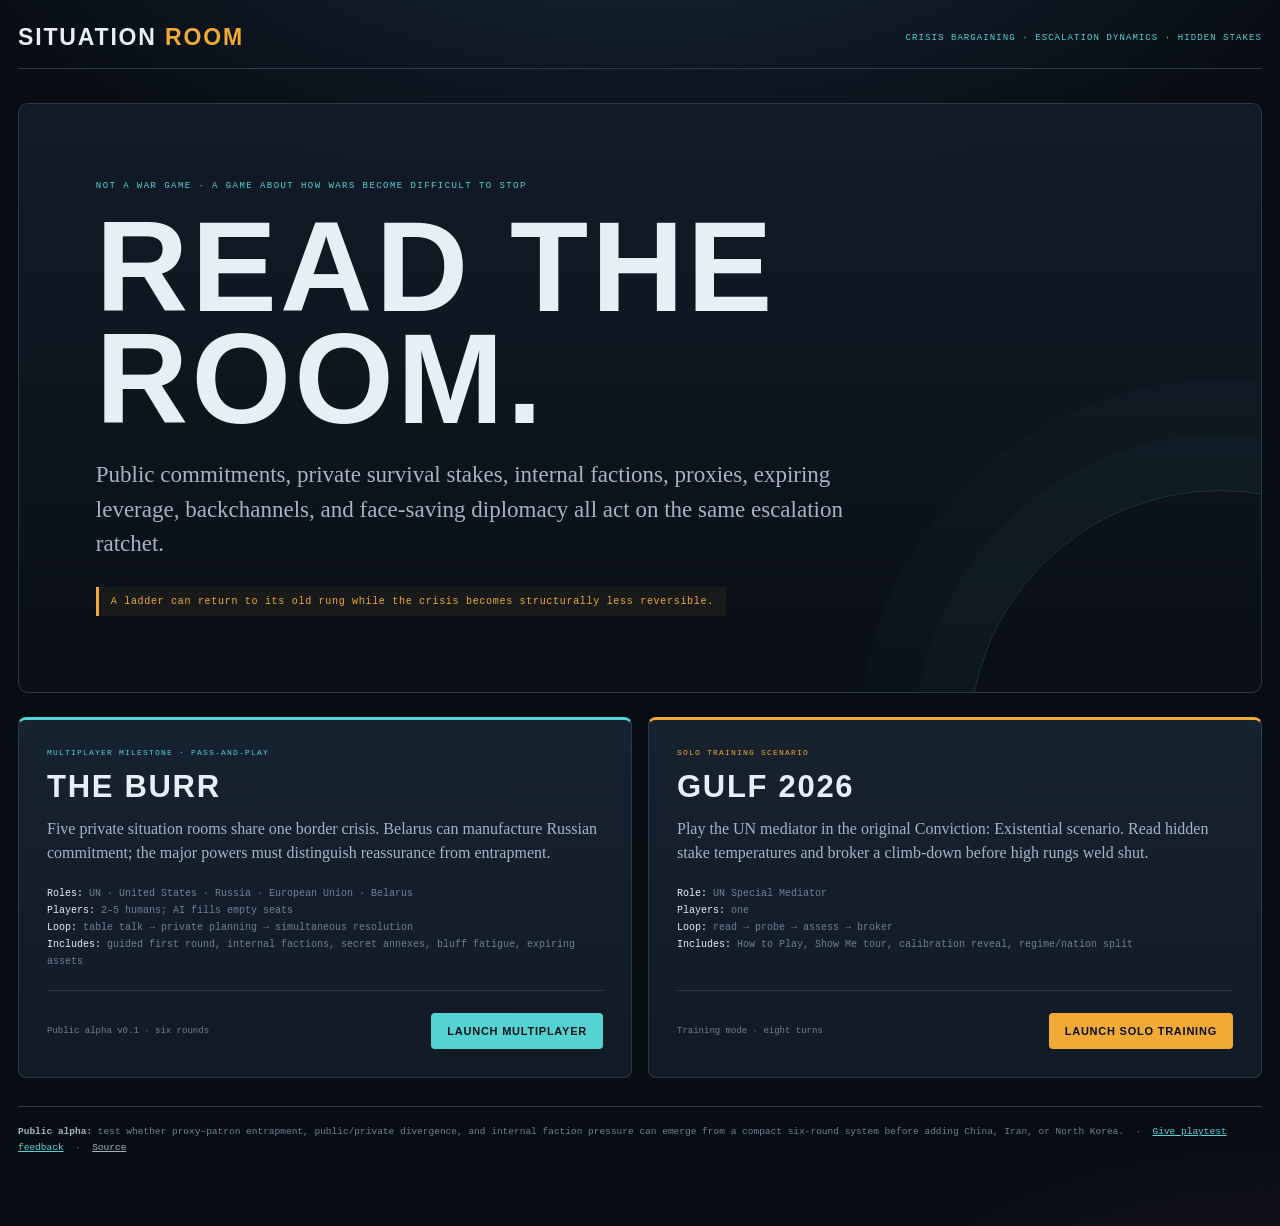
==== index.html @ 06bac719 "Launch Situation Room public alpha" ====
<!DOCTYPE html>
<html lang="en">
<head>
  <meta charset="UTF-8">
  <meta name="viewport" content="width=device-width, initial-scale=1.0">
  <meta name="description" content="Situation Room — playable crisis bargaining games about escalation, hidden stakes, internal factions, and face-saving diplomacy.">
  <title>Situation Room — Crisis Bargaining Games</title>
  <style>
    :root{--bg:#080d13;--panel:#111a25;--panel2:#172231;--line:#2a3a4d;--ink:#e8eef5;--muted:#a5b4c5;--dim:#6e8197;--amber:#f0aa35;--cyan:#54d3d3;--red:#eb6049;--display:"Arial Narrow",Arial,sans-serif;--mono:ui-monospace,SFMono-Regular,Menlo,monospace;--body:Georgia,serif}
    *{box-sizing:border-box;margin:0;padding:0}body{min-height:100vh;color:var(--ink);font-family:var(--body);background:radial-gradient(1100px 520px at 50% -10%,#16283a 0%,transparent 65%),radial-gradient(850px 500px at 100% 115%,#241827 0%,transparent 55%),var(--bg);line-height:1.5;padding:0 18px 70px}.top{max-width:1300px;margin:auto;padding:24px 0 17px;border-bottom:1px solid var(--line);display:flex;justify-content:space-between;align-items:center;gap:15px}.brand{font:600 23px var(--display);letter-spacing:.08em;text-transform:uppercase}.brand b{color:var(--amber)}.top span{font:9px var(--mono);letter-spacing:.12em;color:var(--cyan);text-transform:uppercase}.hero{max-width:1300px;margin:34px auto 24px;padding:clamp(28px,6vw,82px);border:1px solid var(--line);border-radius:10px;background:linear-gradient(180deg,rgba(18,28,40,.97),rgba(10,15,22,.98));position:relative;overflow:hidden}.hero:after{content:"";position:absolute;width:500px;height:500px;border:1px solid rgba(84,211,211,.18);border-radius:50%;right:-210px;bottom:-300px;box-shadow:0 0 0 55px rgba(84,211,211,.025),0 0 0 110px rgba(84,211,211,.015)}.eyebrow{font:9px var(--mono);letter-spacing:.16em;color:var(--cyan);text-transform:uppercase}.hero h1{font:700 clamp(58px,10vw,132px)/.88 var(--display);text-transform:uppercase;letter-spacing:.025em;margin:20px 0 22px;position:relative;z-index:1}.hero p{max-width:780px;color:var(--muted);font-size:clamp(17px,2vw,23px);position:relative;z-index:1}.principle{display:inline-block;margin-top:25px;padding:9px 12px;border-left:3px solid var(--amber);background:rgba(240,170,53,.06);color:var(--amber);font:10px var(--mono);letter-spacing:.07em;position:relative;z-index:1}.modes{max-width:1300px;margin:0 auto;display:grid;grid-template-columns:1fr 1fr;gap:16px}.mode{min-height:360px;padding:28px;border:1px solid var(--line);border-top:3px solid var(--accent);border-radius:8px;background:linear-gradient(180deg,var(--panel2),var(--panel));display:flex;flex-direction:column}.tag{font:8px var(--mono);letter-spacing:.15em;text-transform:uppercase;color:var(--accent)}.mode h2{font:600 31px var(--display);letter-spacing:.055em;text-transform:uppercase;margin:12px 0}.mode p{color:var(--muted);font-size:16px}.features{margin:20px 0;color:var(--dim);font:10px/1.7 var(--mono)}.features b{color:var(--ink);font-weight:500}.launch{margin-top:auto;display:flex;justify-content:space-between;align-items:center;gap:12px;padding-top:22px;border-top:1px solid var(--line)}.launch span{color:var(--dim);font:9px var(--mono)}.launch a{text-decoration:none;background:var(--accent);color:#081017;border-radius:4px;padding:12px 16px;font:700 11px var(--display);letter-spacing:.07em;text-transform:uppercase}.foot{max-width:1300px;margin:28px auto 0;padding-top:17px;border-top:1px solid var(--line);color:var(--dim);font:9.5px/1.65 var(--mono)}.foot b{color:var(--muted)}@media(max-width:760px){body{padding-left:10px;padding-right:10px}.top{align-items:flex-start}.top span{text-align:right}.hero{padding:30px 22px}.hero h1{font-size:62px}.modes{grid-template-columns:1fr}.mode{min-height:330px}.launch{align-items:flex-start;flex-direction:column}.launch a{width:100%;text-align:center}}
  </style>
</head>
<body>
  <header class="top"><div class="brand">Situation <b>Room</b></div><span>crisis bargaining · escalation dynamics · hidden stakes</span></header>
  <main>
    <section class="hero">
      <div class="eyebrow">Not a war game · a game about how wars become difficult to stop</div>
      <h1>Read the room.</h1>
      <p>Public commitments, private survival stakes, internal factions, proxies, expiring leverage, backchannels, and face-saving diplomacy all act on the same escalation ratchet.</p>
      <div class="principle">A ladder can return to its old rung while the crisis becomes structurally less reversible.</div>
    </section>

    <section class="modes" aria-label="Playable modes">
      <article class="mode" style="--accent:var(--cyan)">
        <span class="tag">Multiplayer milestone · pass-and-play</span>
        <h2>The Burr</h2>
        <p>Five private situation rooms share one border crisis. Belarus can manufacture Russian commitment; the major powers must distinguish reassurance from entrapment.</p>
        <div class="features"><b>Roles:</b> UN · United States · Russia · European Union · Belarus<br><b>Players:</b> 2–5 humans; AI fills empty seats<br><b>Loop:</b> table talk → private planning → simultaneous resolution<br><b>Includes:</b> guided first round, internal factions, secret annexes, bluff fatigue, expiring assets</div>
        <div class="launch"><span>Public alpha v0.1 · six rounds</span><a href="the-burr/index.html">Launch multiplayer</a></div>
      </article>

      <article class="mode" style="--accent:var(--amber)">
        <span class="tag">Solo training scenario</span>
        <h2>Gulf 2026</h2>
        <p>Play the UN mediator in the original Conviction: Existential scenario. Read hidden stake temperatures and broker a climb-down before high rungs weld shut.</p>
        <div class="features"><b>Role:</b> UN Special Mediator<br><b>Players:</b> one<br><b>Loop:</b> read → probe → assess → broker<br><b>Includes:</b> How to Play, Show Me tour, calibration reveal, regime/nation split</div>
        <div class="launch"><span>Training mode · eight turns</span><a href="training/index.html">Launch solo training</a></div>
      </article>
    </section>
  </main>
  <footer class="foot"><b>Public alpha:</b> test whether proxy–patron entrapment, public/private divergence, and internal faction pressure can emerge from a compact six-round system before adding China, Iran, or North Korea. &nbsp;·&nbsp; <a style="color:var(--cyan)" href="https://github.com/EARTHTOEDWARD/situation-room/issues/new?template=playtest.yml&title=Playtest%20feedback%3A%20The%20Burr">Give playtest feedback</a> &nbsp;·&nbsp; <a style="color:var(--muted)" href="https://github.com/EARTHTOEDWARD/situation-room">Source</a></footer>
</body>
</html>
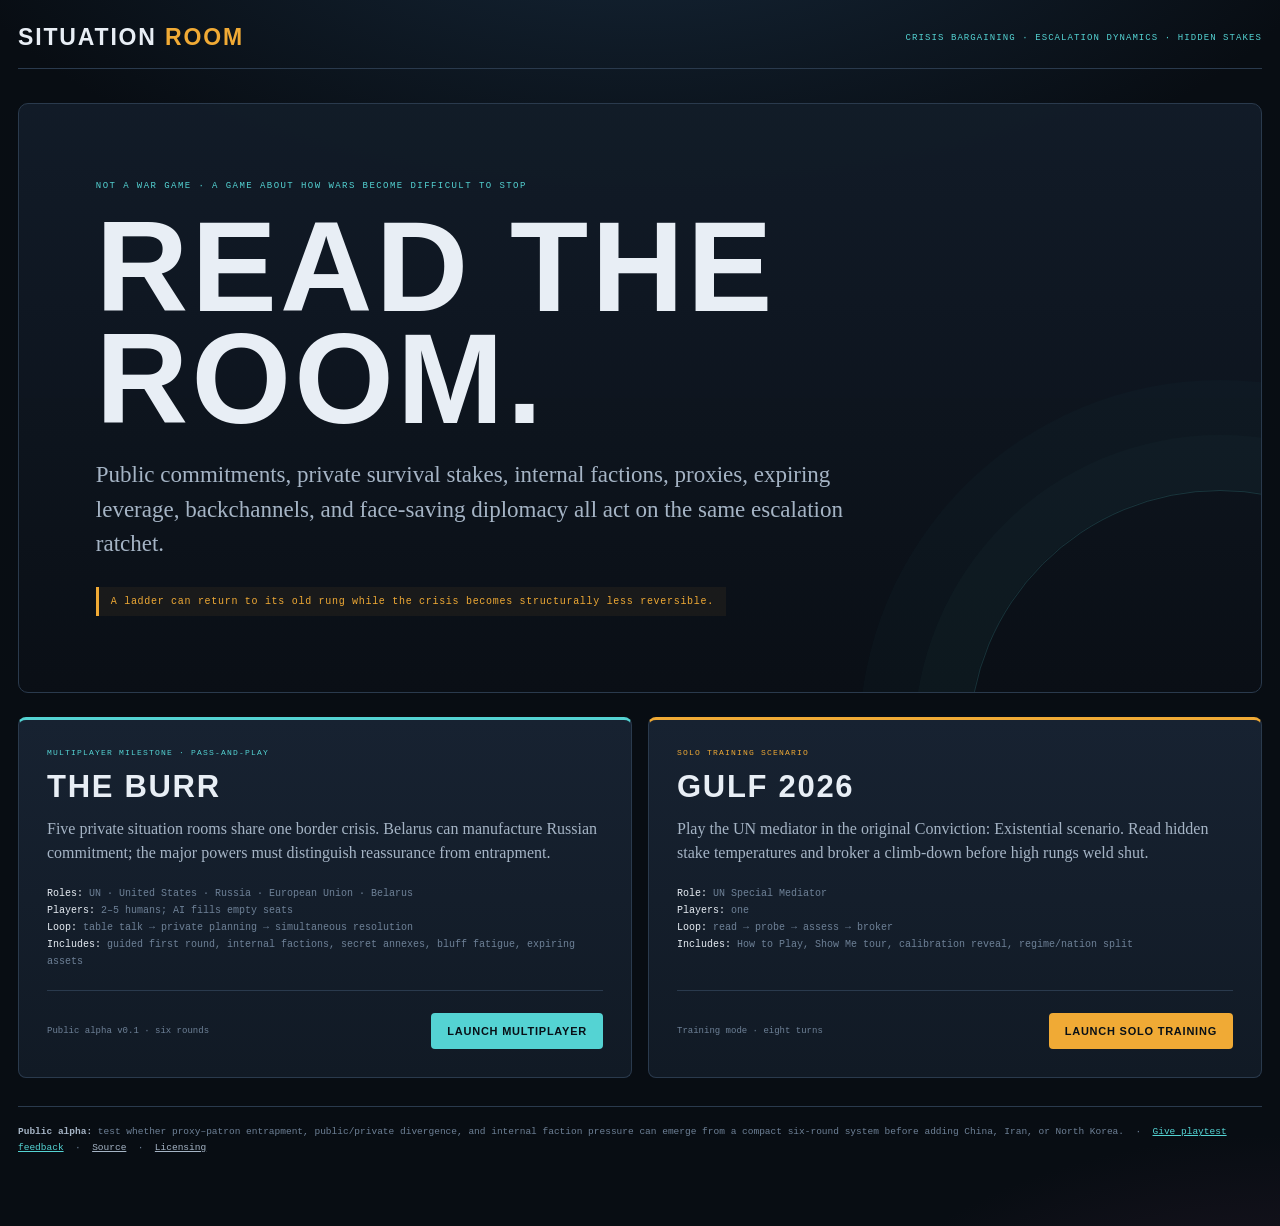
==== commit f6b53f8b: "Add split project licensing" ====
--- a/index.html
+++ b/index.html
@@ -38,6 +38,6 @@
       </article>
     </section>
   </main>
-  <footer class="foot"><b>Public alpha:</b> test whether proxy–patron entrapment, public/private divergence, and internal faction pressure can emerge from a compact six-round system before adding China, Iran, or North Korea. &nbsp;·&nbsp; <a style="color:var(--cyan)" href="https://github.com/EARTHTOEDWARD/situation-room/issues/new?template=playtest.yml&title=Playtest%20feedback%3A%20The%20Burr">Give playtest feedback</a> &nbsp;·&nbsp; <a style="color:var(--muted)" href="https://github.com/EARTHTOEDWARD/situation-room">Source</a></footer>
+  <footer class="foot"><b>Public alpha:</b> test whether proxy–patron entrapment, public/private divergence, and internal faction pressure can emerge from a compact six-round system before adding China, Iran, or North Korea. &nbsp;·&nbsp; <a style="color:var(--cyan)" href="https://github.com/EARTHTOEDWARD/situation-room/issues/new?template=playtest.yml&title=Playtest%20feedback%3A%20The%20Burr">Give playtest feedback</a> &nbsp;·&nbsp; <a style="color:var(--muted)" href="https://github.com/EARTHTOEDWARD/situation-room">Source</a> &nbsp;·&nbsp; <a style="color:var(--muted)" href="https://github.com/EARTHTOEDWARD/situation-room/blob/main/LICENSING.md">Licensing</a></footer>
 </body>
 </html>
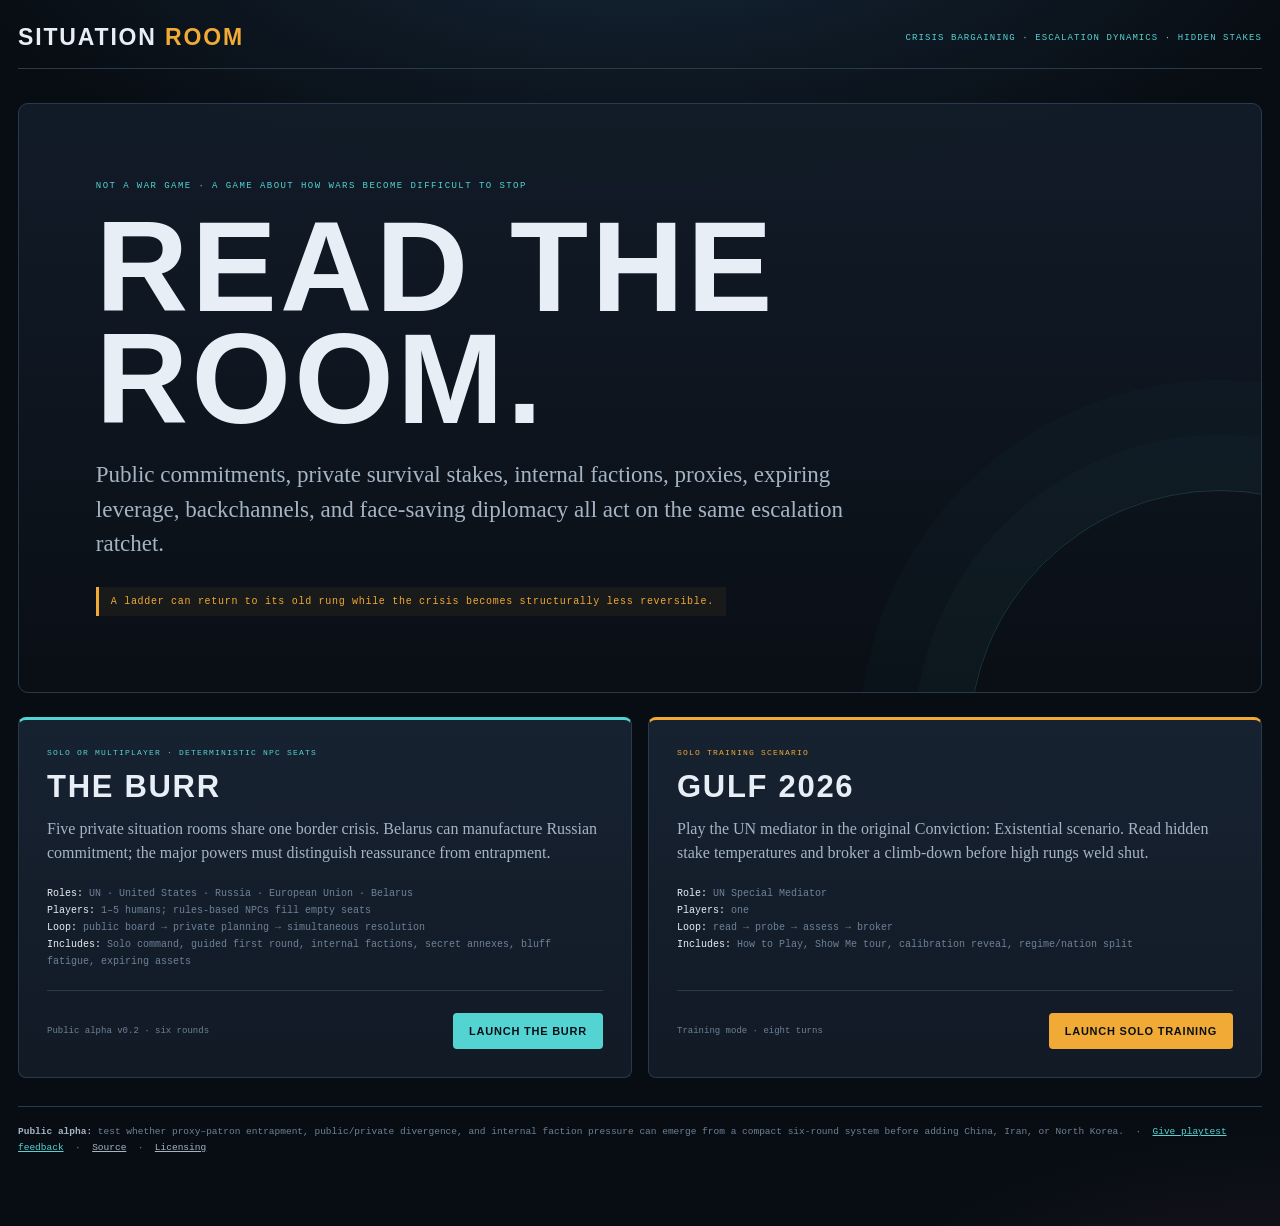
==== commit 92fb67a7: "Add deterministic solo command mode" ====
--- a/index.html
+++ b/index.html
@@ -22,11 +22,11 @@
 
     <section class="modes" aria-label="Playable modes">
       <article class="mode" style="--accent:var(--cyan)">
-        <span class="tag">Multiplayer milestone · pass-and-play</span>
+        <span class="tag">Solo or multiplayer · deterministic NPC seats</span>
         <h2>The Burr</h2>
         <p>Five private situation rooms share one border crisis. Belarus can manufacture Russian commitment; the major powers must distinguish reassurance from entrapment.</p>
-        <div class="features"><b>Roles:</b> UN · United States · Russia · European Union · Belarus<br><b>Players:</b> 2–5 humans; AI fills empty seats<br><b>Loop:</b> table talk → private planning → simultaneous resolution<br><b>Includes:</b> guided first round, internal factions, secret annexes, bluff fatigue, expiring assets</div>
-        <div class="launch"><span>Public alpha v0.1 · six rounds</span><a href="the-burr/index.html">Launch multiplayer</a></div>
+        <div class="features"><b>Roles:</b> UN · United States · Russia · European Union · Belarus<br><b>Players:</b> 1–5 humans; rules-based NPCs fill empty seats<br><b>Loop:</b> public board → private planning → simultaneous resolution<br><b>Includes:</b> Solo command, guided first round, internal factions, secret annexes, bluff fatigue, expiring assets</div>
+        <div class="launch"><span>Public alpha v0.2 · six rounds</span><a href="the-burr/index.html">Launch The Burr</a></div>
       </article>
 
       <article class="mode" style="--accent:var(--amber)">
